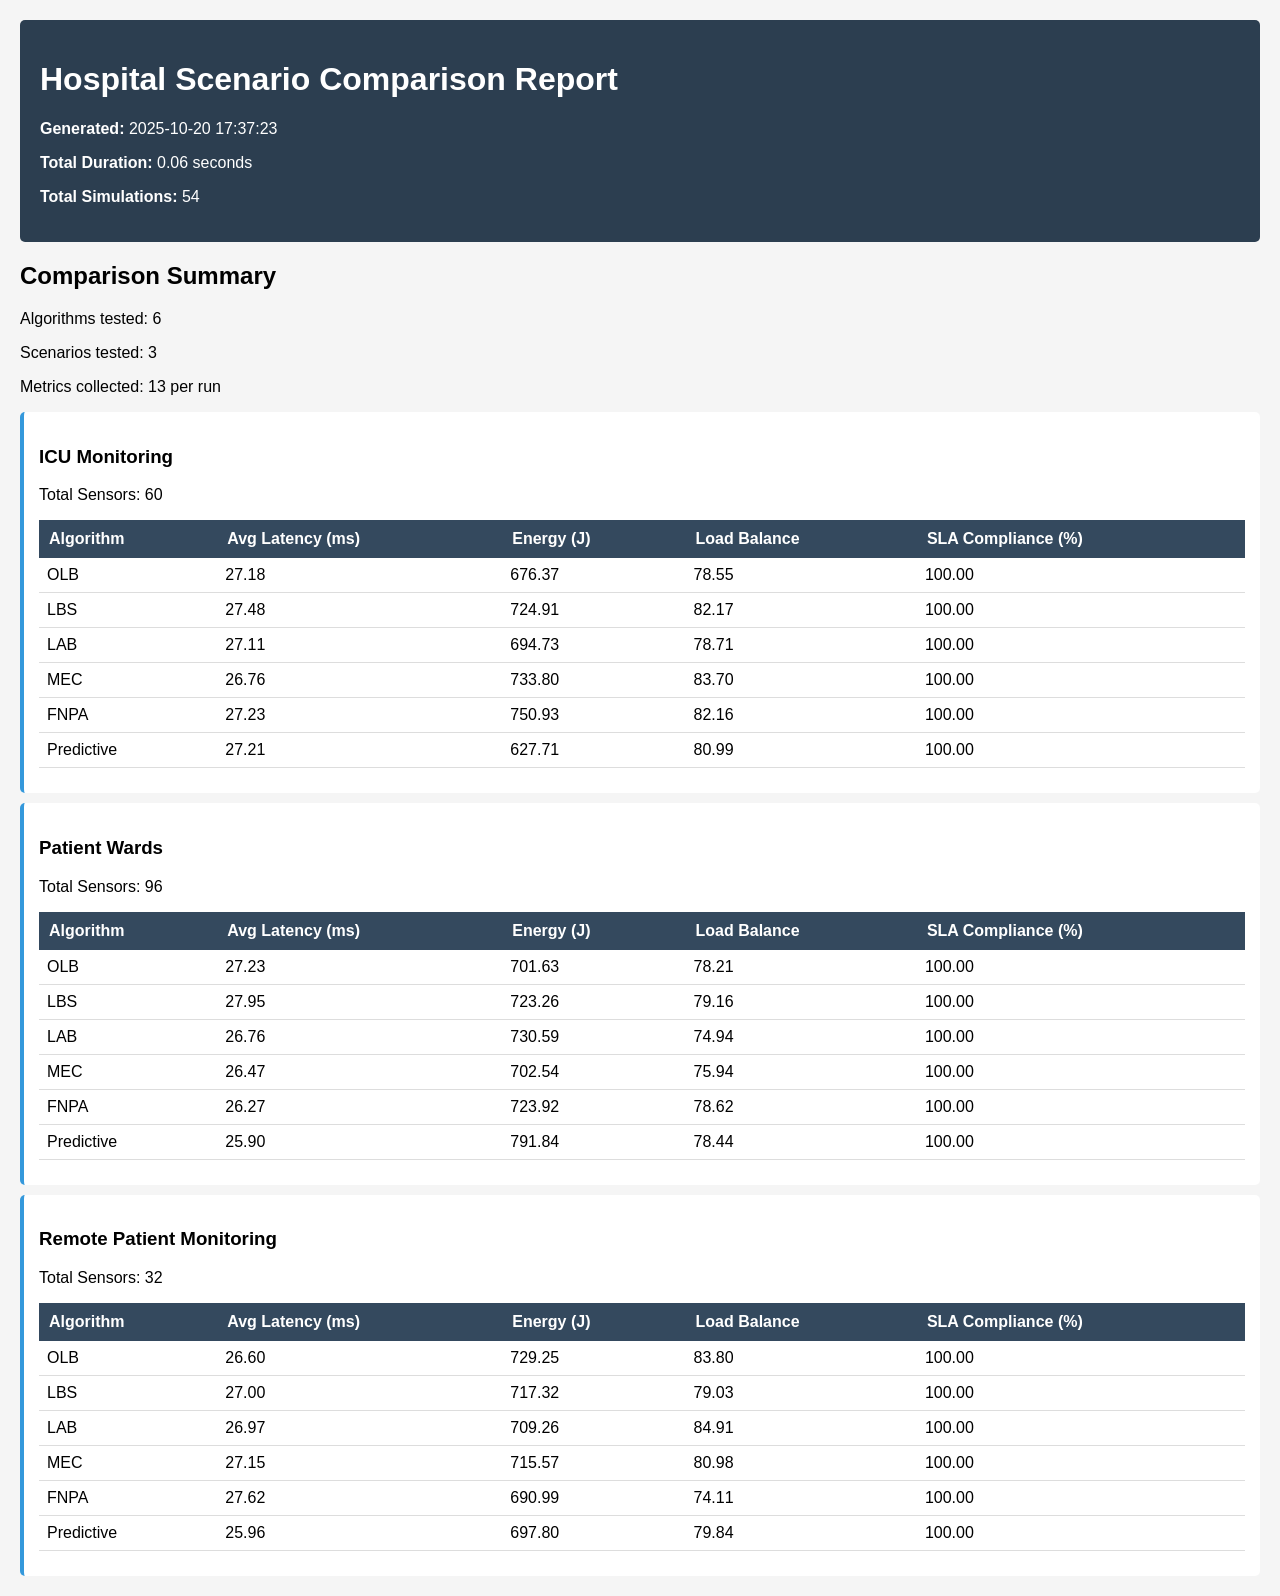
==== reports/hospital_comparison_report.html @ d8912303 "Fix algorithm naming inconsistencies and MQTT integration" ====
<!DOCTYPE html>
<html>
<head>
    <meta charset="UTF-8">
    <title>Hospital Scenario Comparison Report</title>
    <style>
        body { font-family: Arial, sans-serif; margin: 20px; background-color: #f5f5f5; }
        .header { background-color: #2c3e50; color: white; padding: 20px; border-radius: 5px; margin-bottom: 20px; }
        .scenario { background-color: white; padding: 15px; margin: 10px 0; border-radius: 5px; border-left: 4px solid #3498db; }
        table { width: 100%; border-collapse: collapse; margin: 10px 0; }
        th { background-color: #34495e; color: white; padding: 10px; text-align: left; }
        td { padding: 8px; border-bottom: 1px solid #ddd; }
        tr:hover { background-color: #f9f9f9; }
    </style>
</head>
<body>
    <div class="header">
        <h1>Hospital Scenario Comparison Report</h1>
        <p><strong>Generated:</strong> 2025-10-20 17:37:23</p>
        <p><strong>Total Duration:</strong> 0.06 seconds</p>
        <p><strong>Total Simulations:</strong> 54</p>
    </div>

    <div class="summary">
        <h2>Comparison Summary</h2>
        <p>Algorithms tested: 6</p>
        <p>Scenarios tested: 3</p>
        <p>Metrics collected: 13 per run</p>
    </div>

    <div class="scenario">
        <h3>ICU Monitoring</h3>
        <p>Total Sensors: 60</p>
        <table>
            <thead>
                <tr>
                    <th>Algorithm</th>
                    <th>Avg Latency (ms)</th>
                    <th>Energy (J)</th>
                    <th>Load Balance</th>
                    <th>SLA Compliance (%)</th>
                </tr>
            </thead>
            <tbody>

                <tr>
                    <td>OLB</td>
                    <td>27.18</td>
                    <td>676.37</td>
                    <td>78.55</td>
                    <td>100.00</td>
                </tr>

                <tr>
                    <td>LBS</td>
                    <td>27.48</td>
                    <td>724.91</td>
                    <td>82.17</td>
                    <td>100.00</td>
                </tr>

                <tr>
                    <td>LAB</td>
                    <td>27.11</td>
                    <td>694.73</td>
                    <td>78.71</td>
                    <td>100.00</td>
                </tr>

                <tr>
                    <td>MEC</td>
                    <td>26.76</td>
                    <td>733.80</td>
                    <td>83.70</td>
                    <td>100.00</td>
                </tr>

                <tr>
                    <td>FNPA</td>
                    <td>27.23</td>
                    <td>750.93</td>
                    <td>82.16</td>
                    <td>100.00</td>
                </tr>

                <tr>
                    <td>Predictive</td>
                    <td>27.21</td>
                    <td>627.71</td>
                    <td>80.99</td>
                    <td>100.00</td>
                </tr>

            </tbody>
        </table>
    </div>

    <div class="scenario">
        <h3>Patient Wards</h3>
        <p>Total Sensors: 96</p>
        <table>
            <thead>
                <tr>
                    <th>Algorithm</th>
                    <th>Avg Latency (ms)</th>
                    <th>Energy (J)</th>
                    <th>Load Balance</th>
                    <th>SLA Compliance (%)</th>
                </tr>
            </thead>
            <tbody>

                <tr>
                    <td>OLB</td>
                    <td>27.23</td>
                    <td>701.63</td>
                    <td>78.21</td>
                    <td>100.00</td>
                </tr>

                <tr>
                    <td>LBS</td>
                    <td>27.95</td>
                    <td>723.26</td>
                    <td>79.16</td>
                    <td>100.00</td>
                </tr>

                <tr>
                    <td>LAB</td>
                    <td>26.76</td>
                    <td>730.59</td>
                    <td>74.94</td>
                    <td>100.00</td>
                </tr>

                <tr>
                    <td>MEC</td>
                    <td>26.47</td>
                    <td>702.54</td>
                    <td>75.94</td>
                    <td>100.00</td>
                </tr>

                <tr>
                    <td>FNPA</td>
                    <td>26.27</td>
                    <td>723.92</td>
                    <td>78.62</td>
                    <td>100.00</td>
                </tr>

                <tr>
                    <td>Predictive</td>
                    <td>25.90</td>
                    <td>791.84</td>
                    <td>78.44</td>
                    <td>100.00</td>
                </tr>

            </tbody>
        </table>
    </div>

    <div class="scenario">
        <h3>Remote Patient Monitoring</h3>
        <p>Total Sensors: 32</p>
        <table>
            <thead>
                <tr>
                    <th>Algorithm</th>
                    <th>Avg Latency (ms)</th>
                    <th>Energy (J)</th>
                    <th>Load Balance</th>
                    <th>SLA Compliance (%)</th>
                </tr>
            </thead>
            <tbody>

                <tr>
                    <td>OLB</td>
                    <td>26.60</td>
                    <td>729.25</td>
                    <td>83.80</td>
                    <td>100.00</td>
                </tr>

                <tr>
                    <td>LBS</td>
                    <td>27.00</td>
                    <td>717.32</td>
                    <td>79.03</td>
                    <td>100.00</td>
                </tr>

                <tr>
                    <td>LAB</td>
                    <td>26.97</td>
                    <td>709.26</td>
                    <td>84.91</td>
                    <td>100.00</td>
                </tr>

                <tr>
                    <td>MEC</td>
                    <td>27.15</td>
                    <td>715.57</td>
                    <td>80.98</td>
                    <td>100.00</td>
                </tr>

                <tr>
                    <td>FNPA</td>
                    <td>27.62</td>
                    <td>690.99</td>
                    <td>74.11</td>
                    <td>100.00</td>
                </tr>

                <tr>
                    <td>Predictive</td>
                    <td>25.96</td>
                    <td>697.80</td>
                    <td>79.84</td>
                    <td>100.00</td>
                </tr>

            </tbody>
        </table>
    </div>

</body>
</html>
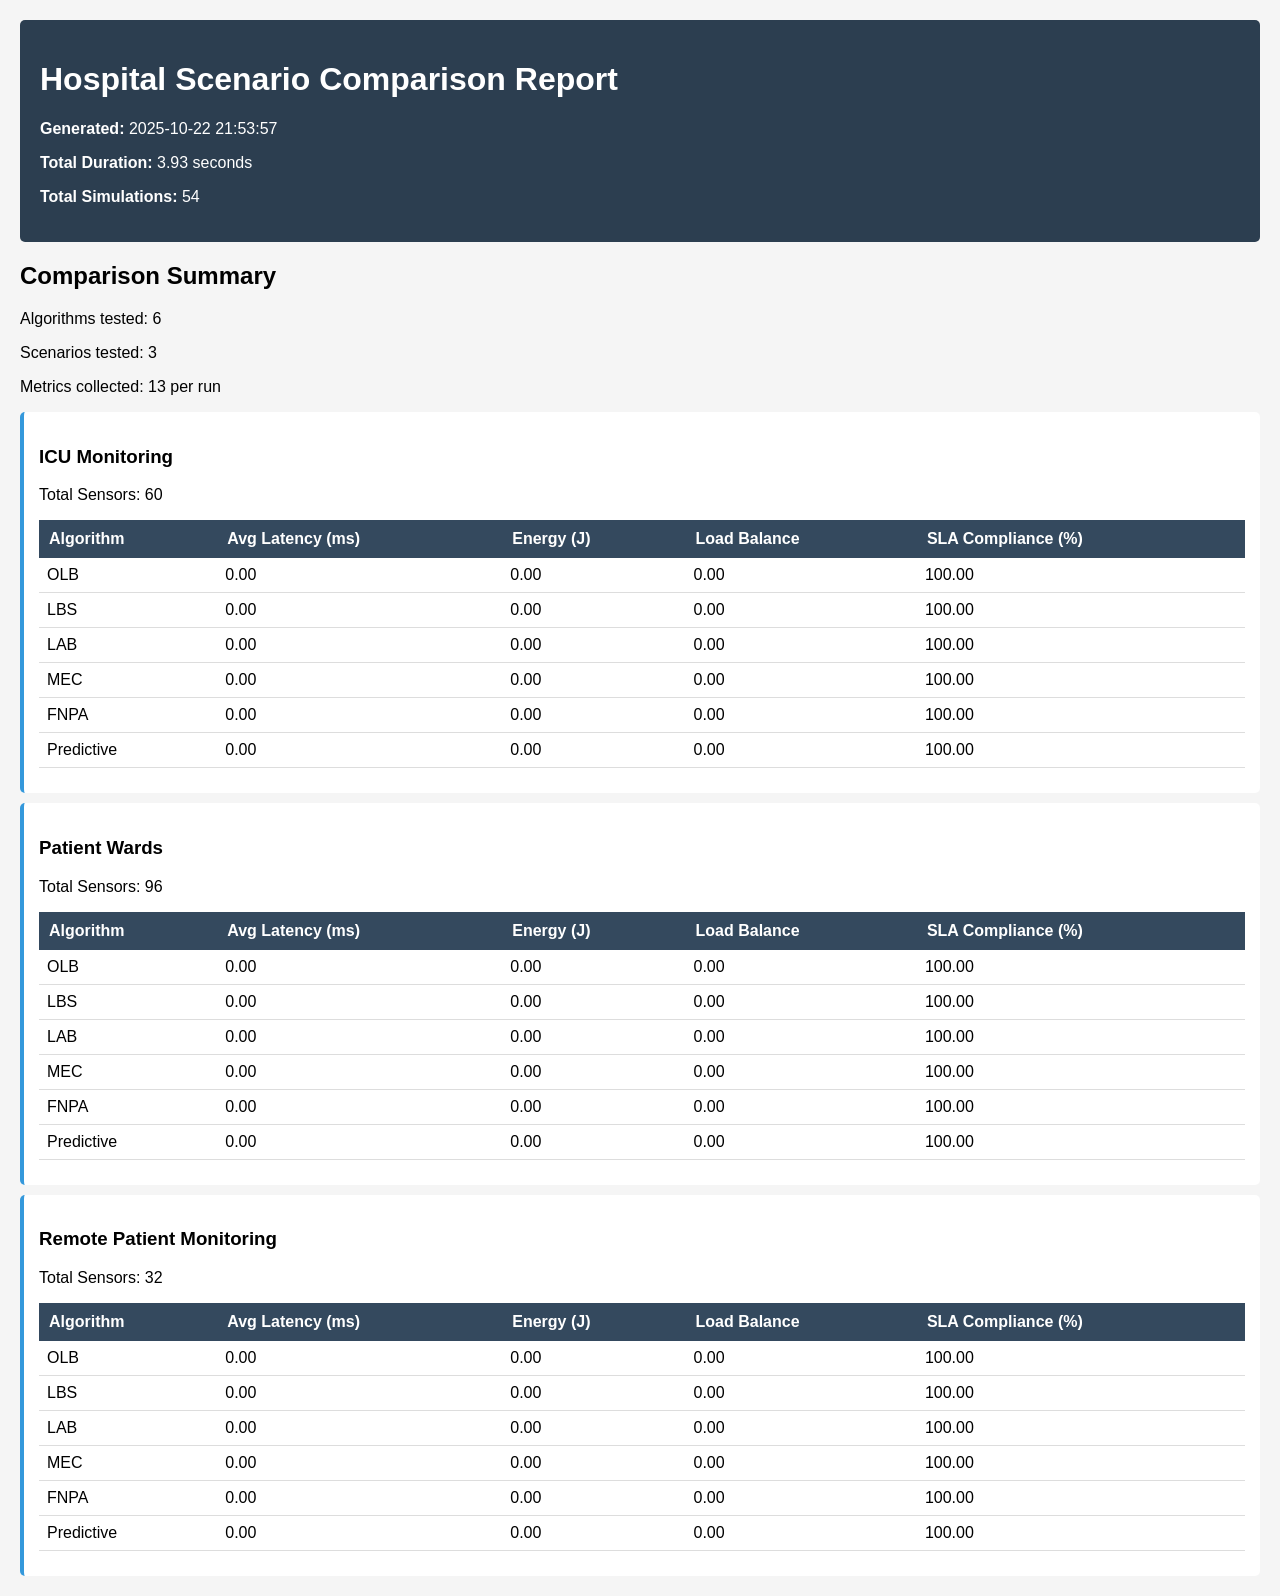
==== commit 9e6bf2bf: "Successfully run OLB and hospital comparison simulations - all working!" ====
--- a/reports/hospital_comparison_report.html
+++ b/reports/hospital_comparison_report.html
@@ -16,8 +16,8 @@
 <body>
     <div class="header">
         <h1>Hospital Scenario Comparison Report</h1>
-        <p><strong>Generated:</strong> 2025-10-20 17:37:23</p>
-        <p><strong>Total Duration:</strong> 0.06 seconds</p>
+        <p><strong>Generated:</strong> 2025-10-22 21:53:57</p>
+        <p><strong>Total Duration:</strong> 3.93 seconds</p>
         <p><strong>Total Simulations:</strong> 54</p>
     </div>
 
@@ -45,49 +45,49 @@
 
                 <tr>
                     <td>OLB</td>
-                    <td>27.18</td>
-                    <td>676.37</td>
-                    <td>78.55</td>
+                    <td>0.00</td>
+                    <td>0.00</td>
+                    <td>0.00</td>
                     <td>100.00</td>
                 </tr>
 
                 <tr>
                     <td>LBS</td>
-                    <td>27.48</td>
-                    <td>724.91</td>
-                    <td>82.17</td>
+                    <td>0.00</td>
+                    <td>0.00</td>
+                    <td>0.00</td>
                     <td>100.00</td>
                 </tr>
 
                 <tr>
                     <td>LAB</td>
-                    <td>27.11</td>
-                    <td>694.73</td>
-                    <td>78.71</td>
+                    <td>0.00</td>
+                    <td>0.00</td>
+                    <td>0.00</td>
                     <td>100.00</td>
                 </tr>
 
                 <tr>
                     <td>MEC</td>
-                    <td>26.76</td>
-                    <td>733.80</td>
-                    <td>83.70</td>
+                    <td>0.00</td>
+                    <td>0.00</td>
+                    <td>0.00</td>
                     <td>100.00</td>
                 </tr>
 
                 <tr>
                     <td>FNPA</td>
-                    <td>27.23</td>
-                    <td>750.93</td>
-                    <td>82.16</td>
+                    <td>0.00</td>
+                    <td>0.00</td>
+                    <td>0.00</td>
                     <td>100.00</td>
                 </tr>
 
                 <tr>
                     <td>Predictive</td>
-                    <td>27.21</td>
-                    <td>627.71</td>
-                    <td>80.99</td>
+                    <td>0.00</td>
+                    <td>0.00</td>
+                    <td>0.00</td>
                     <td>100.00</td>
                 </tr>
 
@@ -112,49 +112,49 @@
 
                 <tr>
                     <td>OLB</td>
-                    <td>27.23</td>
-                    <td>701.63</td>
-                    <td>78.21</td>
+                    <td>0.00</td>
+                    <td>0.00</td>
+                    <td>0.00</td>
                     <td>100.00</td>
                 </tr>
 
                 <tr>
                     <td>LBS</td>
-                    <td>27.95</td>
-                    <td>723.26</td>
-                    <td>79.16</td>
+                    <td>0.00</td>
+                    <td>0.00</td>
+                    <td>0.00</td>
                     <td>100.00</td>
                 </tr>
 
                 <tr>
                     <td>LAB</td>
-                    <td>26.76</td>
-                    <td>730.59</td>
-                    <td>74.94</td>
+                    <td>0.00</td>
+                    <td>0.00</td>
+                    <td>0.00</td>
                     <td>100.00</td>
                 </tr>
 
                 <tr>
                     <td>MEC</td>
-                    <td>26.47</td>
-                    <td>702.54</td>
-                    <td>75.94</td>
+                    <td>0.00</td>
+                    <td>0.00</td>
+                    <td>0.00</td>
                     <td>100.00</td>
                 </tr>
 
                 <tr>
                     <td>FNPA</td>
-                    <td>26.27</td>
-                    <td>723.92</td>
-                    <td>78.62</td>
+                    <td>0.00</td>
+                    <td>0.00</td>
+                    <td>0.00</td>
                     <td>100.00</td>
                 </tr>
 
                 <tr>
                     <td>Predictive</td>
-                    <td>25.90</td>
-                    <td>791.84</td>
-                    <td>78.44</td>
+                    <td>0.00</td>
+                    <td>0.00</td>
+                    <td>0.00</td>
                     <td>100.00</td>
                 </tr>
 
@@ -179,49 +179,49 @@
 
                 <tr>
                     <td>OLB</td>
-                    <td>26.60</td>
-                    <td>729.25</td>
-                    <td>83.80</td>
+                    <td>0.00</td>
+                    <td>0.00</td>
+                    <td>0.00</td>
                     <td>100.00</td>
                 </tr>
 
                 <tr>
                     <td>LBS</td>
-                    <td>27.00</td>
-                    <td>717.32</td>
-                    <td>79.03</td>
+                    <td>0.00</td>
+                    <td>0.00</td>
+                    <td>0.00</td>
                     <td>100.00</td>
                 </tr>
 
                 <tr>
                     <td>LAB</td>
-                    <td>26.97</td>
-                    <td>709.26</td>
-                    <td>84.91</td>
+                    <td>0.00</td>
+                    <td>0.00</td>
+                    <td>0.00</td>
                     <td>100.00</td>
                 </tr>
 
                 <tr>
                     <td>MEC</td>
-                    <td>27.15</td>
-                    <td>715.57</td>
-                    <td>80.98</td>
+                    <td>0.00</td>
+                    <td>0.00</td>
+                    <td>0.00</td>
                     <td>100.00</td>
                 </tr>
 
                 <tr>
                     <td>FNPA</td>
-                    <td>27.62</td>
-                    <td>690.99</td>
-                    <td>74.11</td>
+                    <td>0.00</td>
+                    <td>0.00</td>
+                    <td>0.00</td>
                     <td>100.00</td>
                 </tr>
 
                 <tr>
                     <td>Predictive</td>
-                    <td>25.96</td>
-                    <td>697.80</td>
-                    <td>79.84</td>
+                    <td>0.00</td>
+                    <td>0.00</td>
+                    <td>0.00</td>
                     <td>100.00</td>
                 </tr>
 
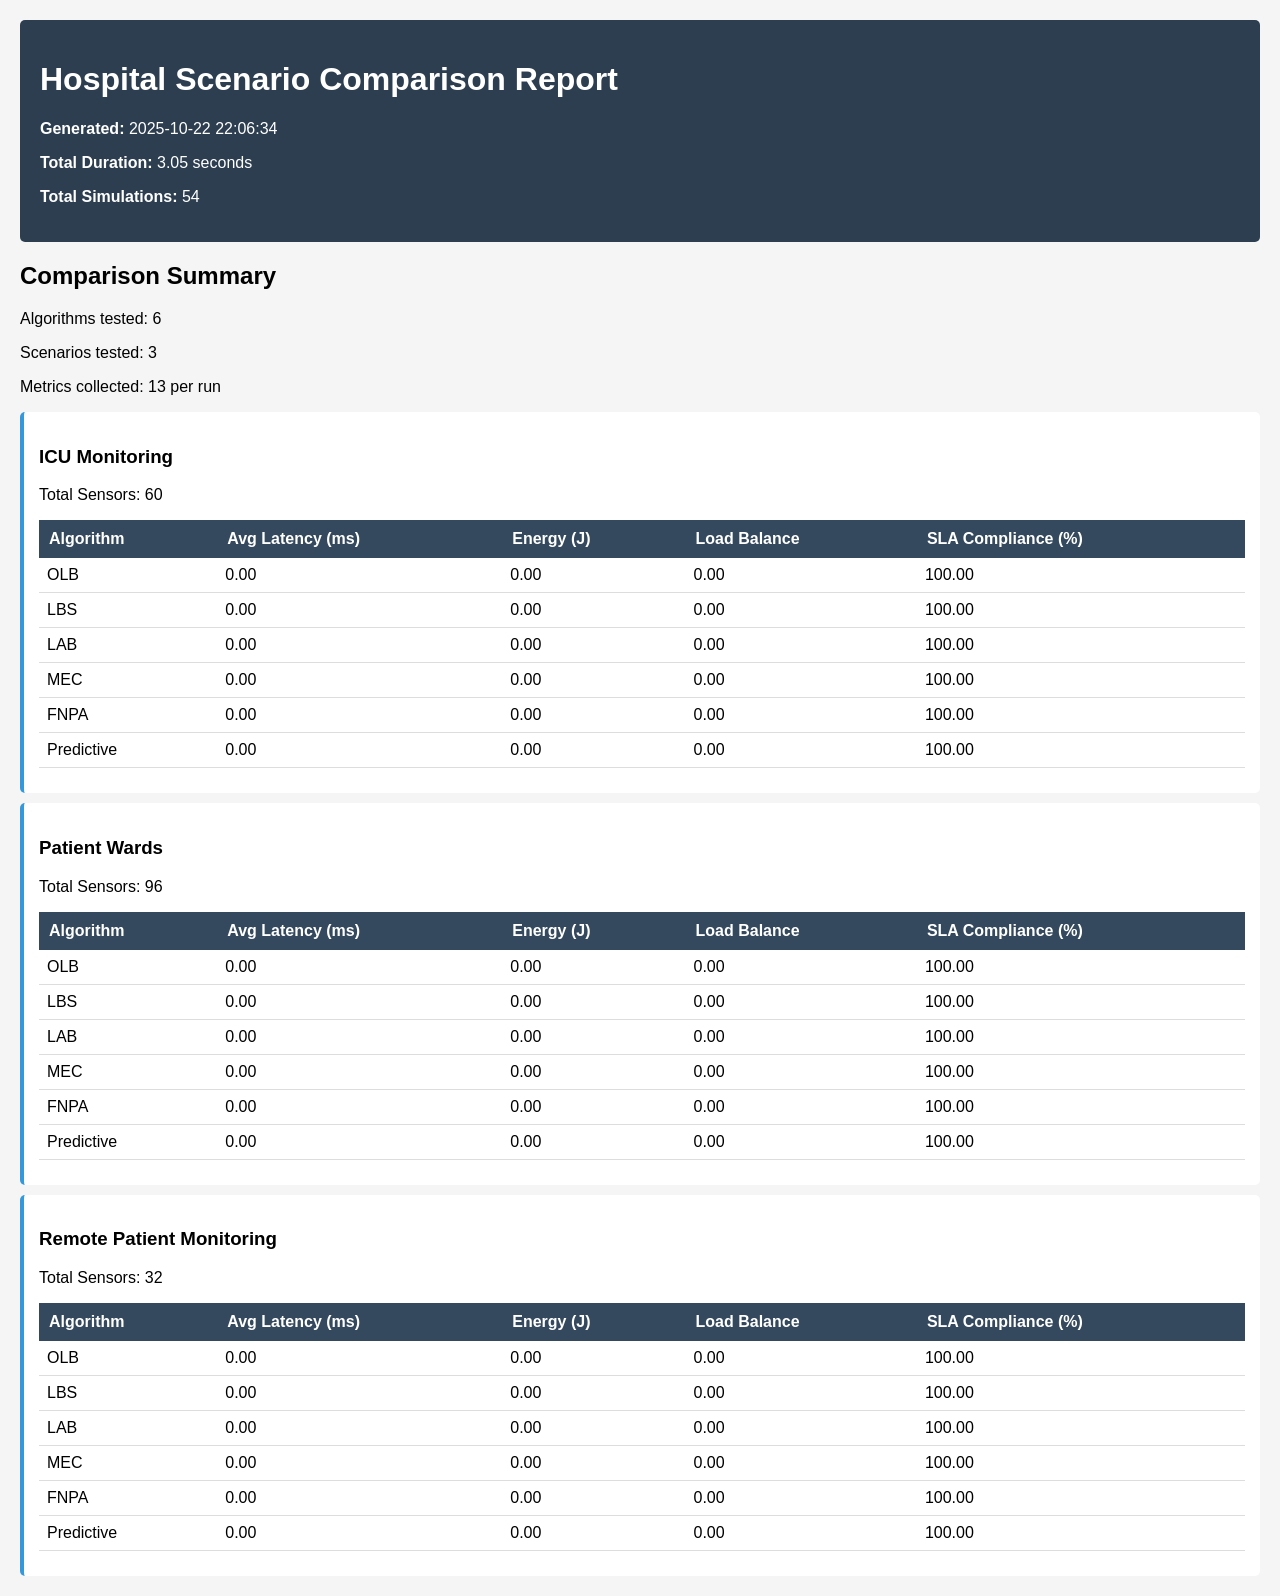
==== commit b48240c2: "Fix visualization generation - matplotlib backend and figure handling" ====
--- a/reports/hospital_comparison_report.html
+++ b/reports/hospital_comparison_report.html
@@ -16,8 +16,8 @@
 <body>
     <div class="header">
         <h1>Hospital Scenario Comparison Report</h1>
-        <p><strong>Generated:</strong> 2025-10-22 21:53:57</p>
-        <p><strong>Total Duration:</strong> 3.93 seconds</p>
+        <p><strong>Generated:</strong> 2025-10-22 22:06:34</p>
+        <p><strong>Total Duration:</strong> 3.05 seconds</p>
         <p><strong>Total Simulations:</strong> 54</p>
     </div>
 
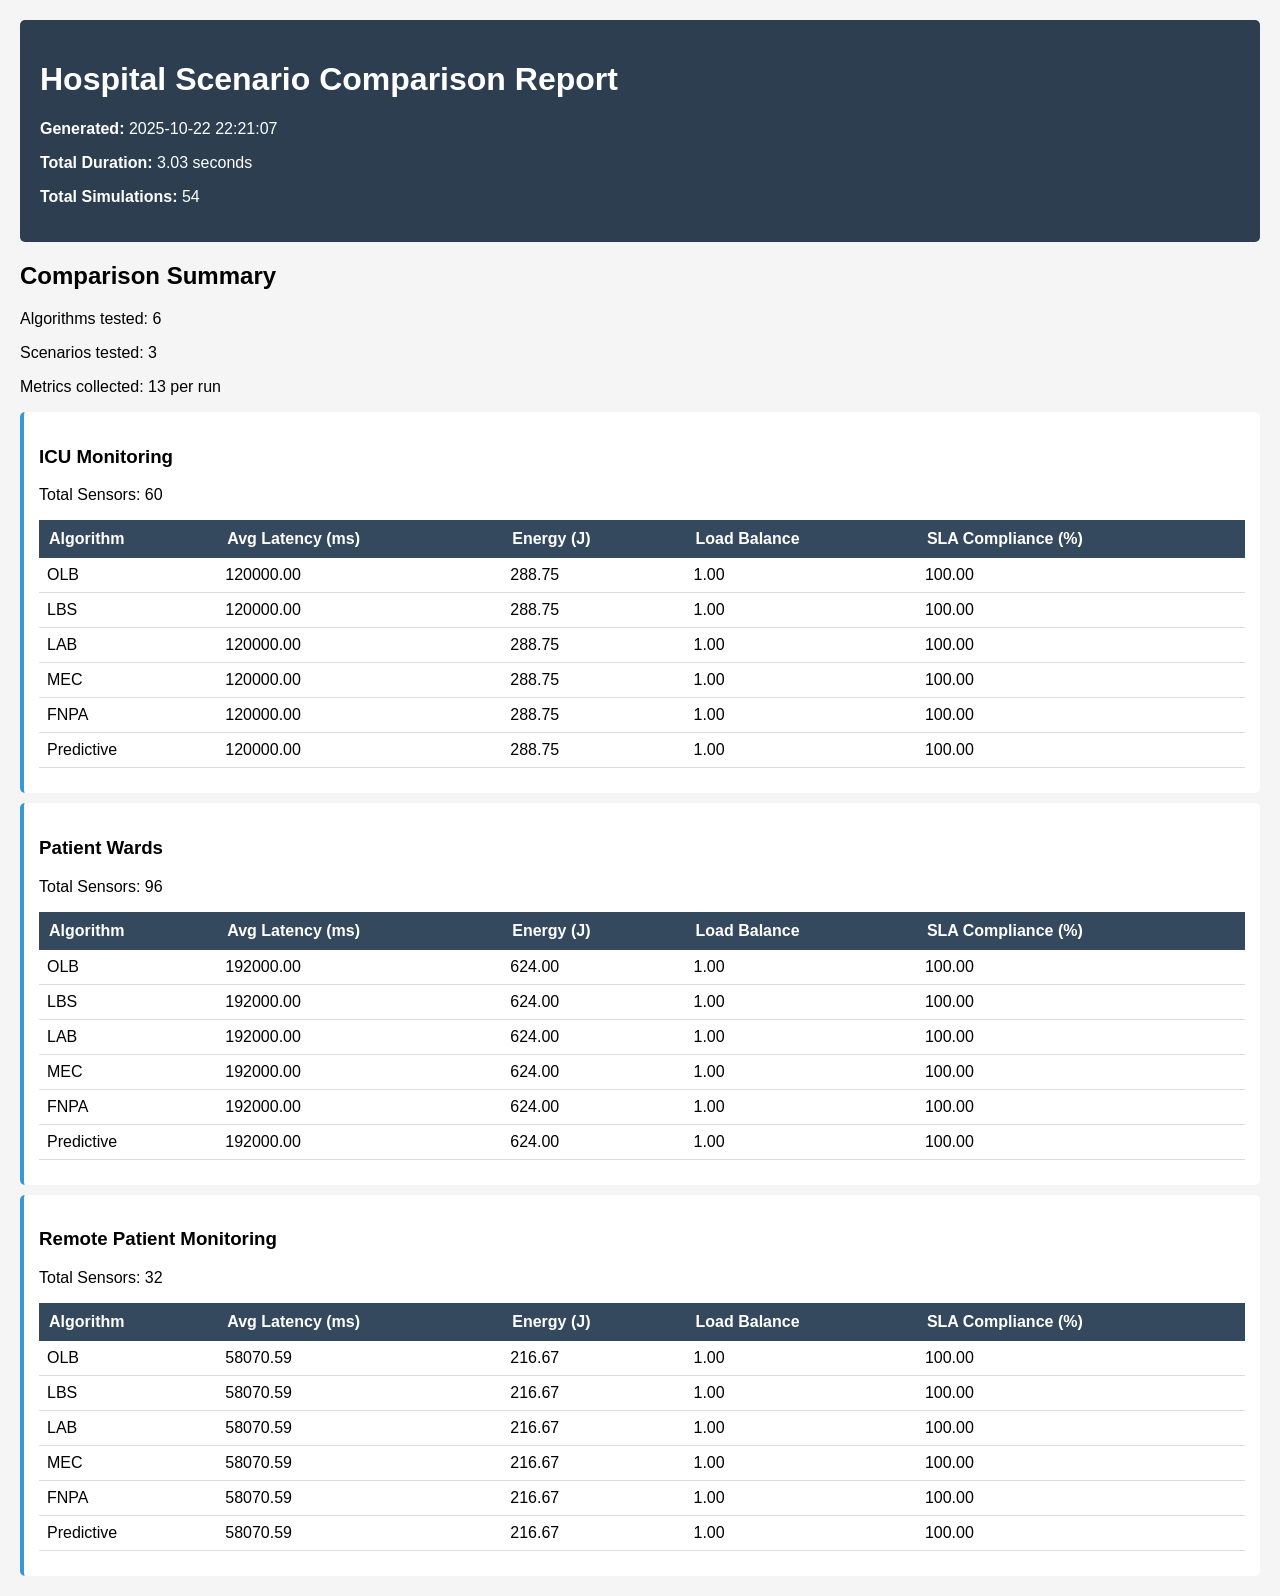
==== commit 2e8e730c: "Fix LBS and FNPA saturation issues + remove Unicode emojis from logs - LBS: Add capacity tracking an" ====
--- a/reports/hospital_comparison_report.html
+++ b/reports/hospital_comparison_report.html
@@ -16,8 +16,8 @@
 <body>
     <div class="header">
         <h1>Hospital Scenario Comparison Report</h1>
-        <p><strong>Generated:</strong> 2025-10-22 22:06:34</p>
-        <p><strong>Total Duration:</strong> 3.05 seconds</p>
+        <p><strong>Generated:</strong> 2025-10-22 22:21:07</p>
+        <p><strong>Total Duration:</strong> 3.03 seconds</p>
         <p><strong>Total Simulations:</strong> 54</p>
     </div>
 
@@ -45,49 +45,49 @@
 
                 <tr>
                     <td>OLB</td>
-                    <td>0.00</td>
-                    <td>0.00</td>
-                    <td>0.00</td>
+                    <td>120000.00</td>
+                    <td>288.75</td>
+                    <td>1.00</td>
                     <td>100.00</td>
                 </tr>
 
                 <tr>
                     <td>LBS</td>
-                    <td>0.00</td>
-                    <td>0.00</td>
-                    <td>0.00</td>
+                    <td>120000.00</td>
+                    <td>288.75</td>
+                    <td>1.00</td>
                     <td>100.00</td>
                 </tr>
 
                 <tr>
                     <td>LAB</td>
-                    <td>0.00</td>
-                    <td>0.00</td>
-                    <td>0.00</td>
+                    <td>120000.00</td>
+                    <td>288.75</td>
+                    <td>1.00</td>
                     <td>100.00</td>
                 </tr>
 
                 <tr>
                     <td>MEC</td>
-                    <td>0.00</td>
-                    <td>0.00</td>
-                    <td>0.00</td>
+                    <td>120000.00</td>
+                    <td>288.75</td>
+                    <td>1.00</td>
                     <td>100.00</td>
                 </tr>
 
                 <tr>
                     <td>FNPA</td>
-                    <td>0.00</td>
-                    <td>0.00</td>
-                    <td>0.00</td>
+                    <td>120000.00</td>
+                    <td>288.75</td>
+                    <td>1.00</td>
                     <td>100.00</td>
                 </tr>
 
                 <tr>
                     <td>Predictive</td>
-                    <td>0.00</td>
-                    <td>0.00</td>
-                    <td>0.00</td>
+                    <td>120000.00</td>
+                    <td>288.75</td>
+                    <td>1.00</td>
                     <td>100.00</td>
                 </tr>
 
@@ -112,49 +112,49 @@
 
                 <tr>
                     <td>OLB</td>
-                    <td>0.00</td>
-                    <td>0.00</td>
-                    <td>0.00</td>
+                    <td>192000.00</td>
+                    <td>624.00</td>
+                    <td>1.00</td>
                     <td>100.00</td>
                 </tr>
 
                 <tr>
                     <td>LBS</td>
-                    <td>0.00</td>
-                    <td>0.00</td>
-                    <td>0.00</td>
+                    <td>192000.00</td>
+                    <td>624.00</td>
+                    <td>1.00</td>
                     <td>100.00</td>
                 </tr>
 
                 <tr>
                     <td>LAB</td>
-                    <td>0.00</td>
-                    <td>0.00</td>
-                    <td>0.00</td>
+                    <td>192000.00</td>
+                    <td>624.00</td>
+                    <td>1.00</td>
                     <td>100.00</td>
                 </tr>
 
                 <tr>
                     <td>MEC</td>
-                    <td>0.00</td>
-                    <td>0.00</td>
-                    <td>0.00</td>
+                    <td>192000.00</td>
+                    <td>624.00</td>
+                    <td>1.00</td>
                     <td>100.00</td>
                 </tr>
 
                 <tr>
                     <td>FNPA</td>
-                    <td>0.00</td>
-                    <td>0.00</td>
-                    <td>0.00</td>
+                    <td>192000.00</td>
+                    <td>624.00</td>
+                    <td>1.00</td>
                     <td>100.00</td>
                 </tr>
 
                 <tr>
                     <td>Predictive</td>
-                    <td>0.00</td>
-                    <td>0.00</td>
-                    <td>0.00</td>
+                    <td>192000.00</td>
+                    <td>624.00</td>
+                    <td>1.00</td>
                     <td>100.00</td>
                 </tr>
 
@@ -179,49 +179,49 @@
 
                 <tr>
                     <td>OLB</td>
-                    <td>0.00</td>
-                    <td>0.00</td>
-                    <td>0.00</td>
+                    <td>58070.59</td>
+                    <td>216.67</td>
+                    <td>1.00</td>
                     <td>100.00</td>
                 </tr>
 
                 <tr>
                     <td>LBS</td>
-                    <td>0.00</td>
-                    <td>0.00</td>
-                    <td>0.00</td>
+                    <td>58070.59</td>
+                    <td>216.67</td>
+                    <td>1.00</td>
                     <td>100.00</td>
                 </tr>
 
                 <tr>
                     <td>LAB</td>
-                    <td>0.00</td>
-                    <td>0.00</td>
-                    <td>0.00</td>
+                    <td>58070.59</td>
+                    <td>216.67</td>
+                    <td>1.00</td>
                     <td>100.00</td>
                 </tr>
 
                 <tr>
                     <td>MEC</td>
-                    <td>0.00</td>
-                    <td>0.00</td>
-                    <td>0.00</td>
+                    <td>58070.59</td>
+                    <td>216.67</td>
+                    <td>1.00</td>
                     <td>100.00</td>
                 </tr>
 
                 <tr>
                     <td>FNPA</td>
-                    <td>0.00</td>
-                    <td>0.00</td>
-                    <td>0.00</td>
+                    <td>58070.59</td>
+                    <td>216.67</td>
+                    <td>1.00</td>
                     <td>100.00</td>
                 </tr>
 
                 <tr>
                     <td>Predictive</td>
-                    <td>0.00</td>
-                    <td>0.00</td>
-                    <td>0.00</td>
+                    <td>58070.59</td>
+                    <td>216.67</td>
+                    <td>1.00</td>
                     <td>100.00</td>
                 </tr>
 
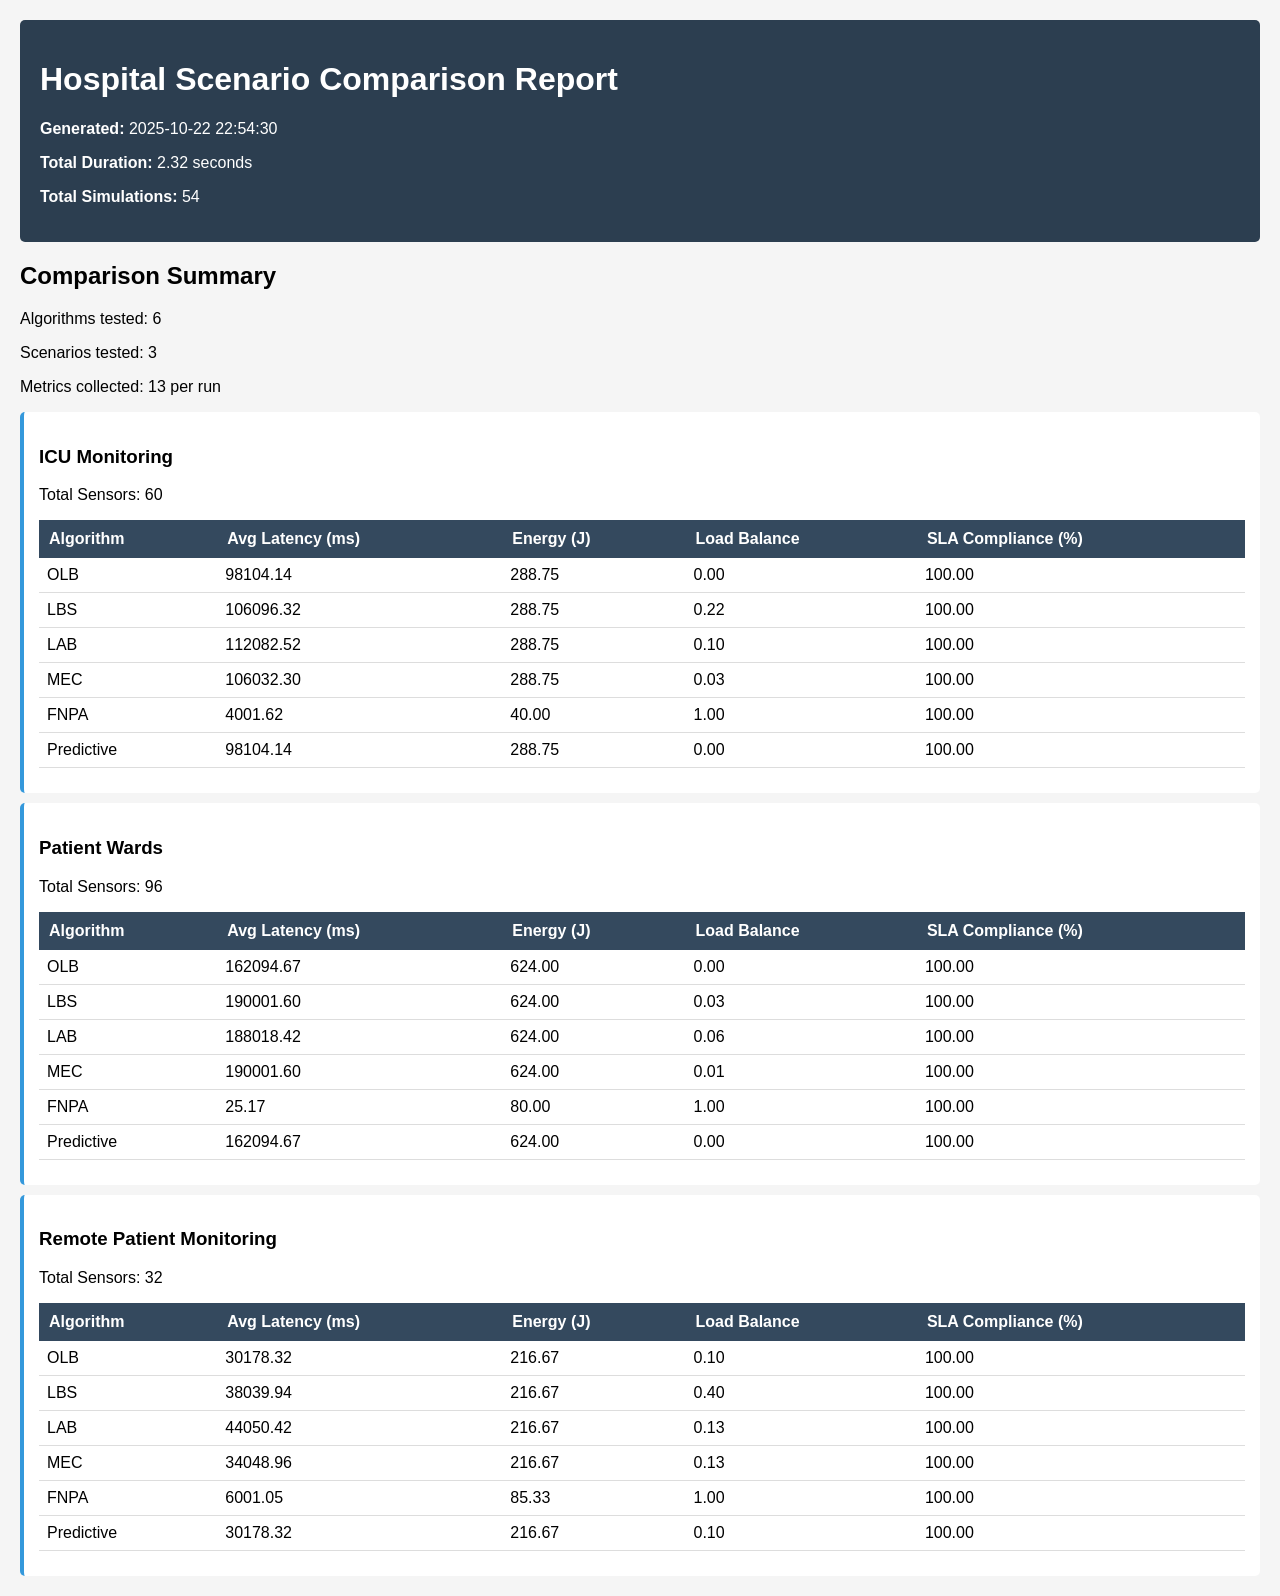
==== commit 730ed093: "Periodical Update" ====
--- a/reports/hospital_comparison_report.html
+++ b/reports/hospital_comparison_report.html
@@ -16,8 +16,8 @@
 <body>
     <div class="header">
         <h1>Hospital Scenario Comparison Report</h1>
-        <p><strong>Generated:</strong> 2025-10-22 22:21:07</p>
-        <p><strong>Total Duration:</strong> 3.03 seconds</p>
+        <p><strong>Generated:</strong> 2025-10-22 22:54:30</p>
+        <p><strong>Total Duration:</strong> 2.32 seconds</p>
         <p><strong>Total Simulations:</strong> 54</p>
     </div>
 
@@ -45,49 +45,49 @@
 
                 <tr>
                     <td>OLB</td>
-                    <td>120000.00</td>
-                    <td>288.75</td>
+                    <td>98104.14</td>
+                    <td>288.75</td>
+                    <td>0.00</td>
+                    <td>100.00</td>
+                </tr>
+
+                <tr>
+                    <td>LBS</td>
+                    <td>106096.32</td>
+                    <td>288.75</td>
+                    <td>0.22</td>
+                    <td>100.00</td>
+                </tr>
+
+                <tr>
+                    <td>LAB</td>
+                    <td>112082.52</td>
+                    <td>288.75</td>
+                    <td>0.10</td>
+                    <td>100.00</td>
+                </tr>
+
+                <tr>
+                    <td>MEC</td>
+                    <td>106032.30</td>
+                    <td>288.75</td>
+                    <td>0.03</td>
+                    <td>100.00</td>
+                </tr>
+
+                <tr>
+                    <td>FNPA</td>
+                    <td>4001.62</td>
+                    <td>40.00</td>
                     <td>1.00</td>
                     <td>100.00</td>
                 </tr>
 
                 <tr>
-                    <td>LBS</td>
-                    <td>120000.00</td>
-                    <td>288.75</td>
-                    <td>1.00</td>
-                    <td>100.00</td>
-                </tr>
-
-                <tr>
-                    <td>LAB</td>
-                    <td>120000.00</td>
-                    <td>288.75</td>
-                    <td>1.00</td>
-                    <td>100.00</td>
-                </tr>
-
-                <tr>
-                    <td>MEC</td>
-                    <td>120000.00</td>
-                    <td>288.75</td>
-                    <td>1.00</td>
-                    <td>100.00</td>
-                </tr>
-
-                <tr>
-                    <td>FNPA</td>
-                    <td>120000.00</td>
-                    <td>288.75</td>
-                    <td>1.00</td>
-                    <td>100.00</td>
-                </tr>
-
-                <tr>
                     <td>Predictive</td>
-                    <td>120000.00</td>
-                    <td>288.75</td>
-                    <td>1.00</td>
+                    <td>98104.14</td>
+                    <td>288.75</td>
+                    <td>0.00</td>
                     <td>100.00</td>
                 </tr>
 
@@ -112,49 +112,49 @@
 
                 <tr>
                     <td>OLB</td>
-                    <td>192000.00</td>
-                    <td>624.00</td>
+                    <td>162094.67</td>
+                    <td>624.00</td>
+                    <td>0.00</td>
+                    <td>100.00</td>
+                </tr>
+
+                <tr>
+                    <td>LBS</td>
+                    <td>190001.60</td>
+                    <td>624.00</td>
+                    <td>0.03</td>
+                    <td>100.00</td>
+                </tr>
+
+                <tr>
+                    <td>LAB</td>
+                    <td>188018.42</td>
+                    <td>624.00</td>
+                    <td>0.06</td>
+                    <td>100.00</td>
+                </tr>
+
+                <tr>
+                    <td>MEC</td>
+                    <td>190001.60</td>
+                    <td>624.00</td>
+                    <td>0.01</td>
+                    <td>100.00</td>
+                </tr>
+
+                <tr>
+                    <td>FNPA</td>
+                    <td>25.17</td>
+                    <td>80.00</td>
                     <td>1.00</td>
                     <td>100.00</td>
                 </tr>
 
                 <tr>
-                    <td>LBS</td>
-                    <td>192000.00</td>
-                    <td>624.00</td>
-                    <td>1.00</td>
-                    <td>100.00</td>
-                </tr>
-
-                <tr>
-                    <td>LAB</td>
-                    <td>192000.00</td>
-                    <td>624.00</td>
-                    <td>1.00</td>
-                    <td>100.00</td>
-                </tr>
-
-                <tr>
-                    <td>MEC</td>
-                    <td>192000.00</td>
-                    <td>624.00</td>
-                    <td>1.00</td>
-                    <td>100.00</td>
-                </tr>
-
-                <tr>
-                    <td>FNPA</td>
-                    <td>192000.00</td>
-                    <td>624.00</td>
-                    <td>1.00</td>
-                    <td>100.00</td>
-                </tr>
-
-                <tr>
                     <td>Predictive</td>
-                    <td>192000.00</td>
-                    <td>624.00</td>
-                    <td>1.00</td>
+                    <td>162094.67</td>
+                    <td>624.00</td>
+                    <td>0.00</td>
                     <td>100.00</td>
                 </tr>
 
@@ -179,49 +179,49 @@
 
                 <tr>
                     <td>OLB</td>
-                    <td>58070.59</td>
-                    <td>216.67</td>
+                    <td>30178.32</td>
+                    <td>216.67</td>
+                    <td>0.10</td>
+                    <td>100.00</td>
+                </tr>
+
+                <tr>
+                    <td>LBS</td>
+                    <td>38039.94</td>
+                    <td>216.67</td>
+                    <td>0.40</td>
+                    <td>100.00</td>
+                </tr>
+
+                <tr>
+                    <td>LAB</td>
+                    <td>44050.42</td>
+                    <td>216.67</td>
+                    <td>0.13</td>
+                    <td>100.00</td>
+                </tr>
+
+                <tr>
+                    <td>MEC</td>
+                    <td>34048.96</td>
+                    <td>216.67</td>
+                    <td>0.13</td>
+                    <td>100.00</td>
+                </tr>
+
+                <tr>
+                    <td>FNPA</td>
+                    <td>6001.05</td>
+                    <td>85.33</td>
                     <td>1.00</td>
                     <td>100.00</td>
                 </tr>
 
                 <tr>
-                    <td>LBS</td>
-                    <td>58070.59</td>
-                    <td>216.67</td>
-                    <td>1.00</td>
-                    <td>100.00</td>
-                </tr>
-
-                <tr>
-                    <td>LAB</td>
-                    <td>58070.59</td>
-                    <td>216.67</td>
-                    <td>1.00</td>
-                    <td>100.00</td>
-                </tr>
-
-                <tr>
-                    <td>MEC</td>
-                    <td>58070.59</td>
-                    <td>216.67</td>
-                    <td>1.00</td>
-                    <td>100.00</td>
-                </tr>
-
-                <tr>
-                    <td>FNPA</td>
-                    <td>58070.59</td>
-                    <td>216.67</td>
-                    <td>1.00</td>
-                    <td>100.00</td>
-                </tr>
-
-                <tr>
                     <td>Predictive</td>
-                    <td>58070.59</td>
-                    <td>216.67</td>
-                    <td>1.00</td>
+                    <td>30178.32</td>
+                    <td>216.67</td>
+                    <td>0.10</td>
                     <td>100.00</td>
                 </tr>
 
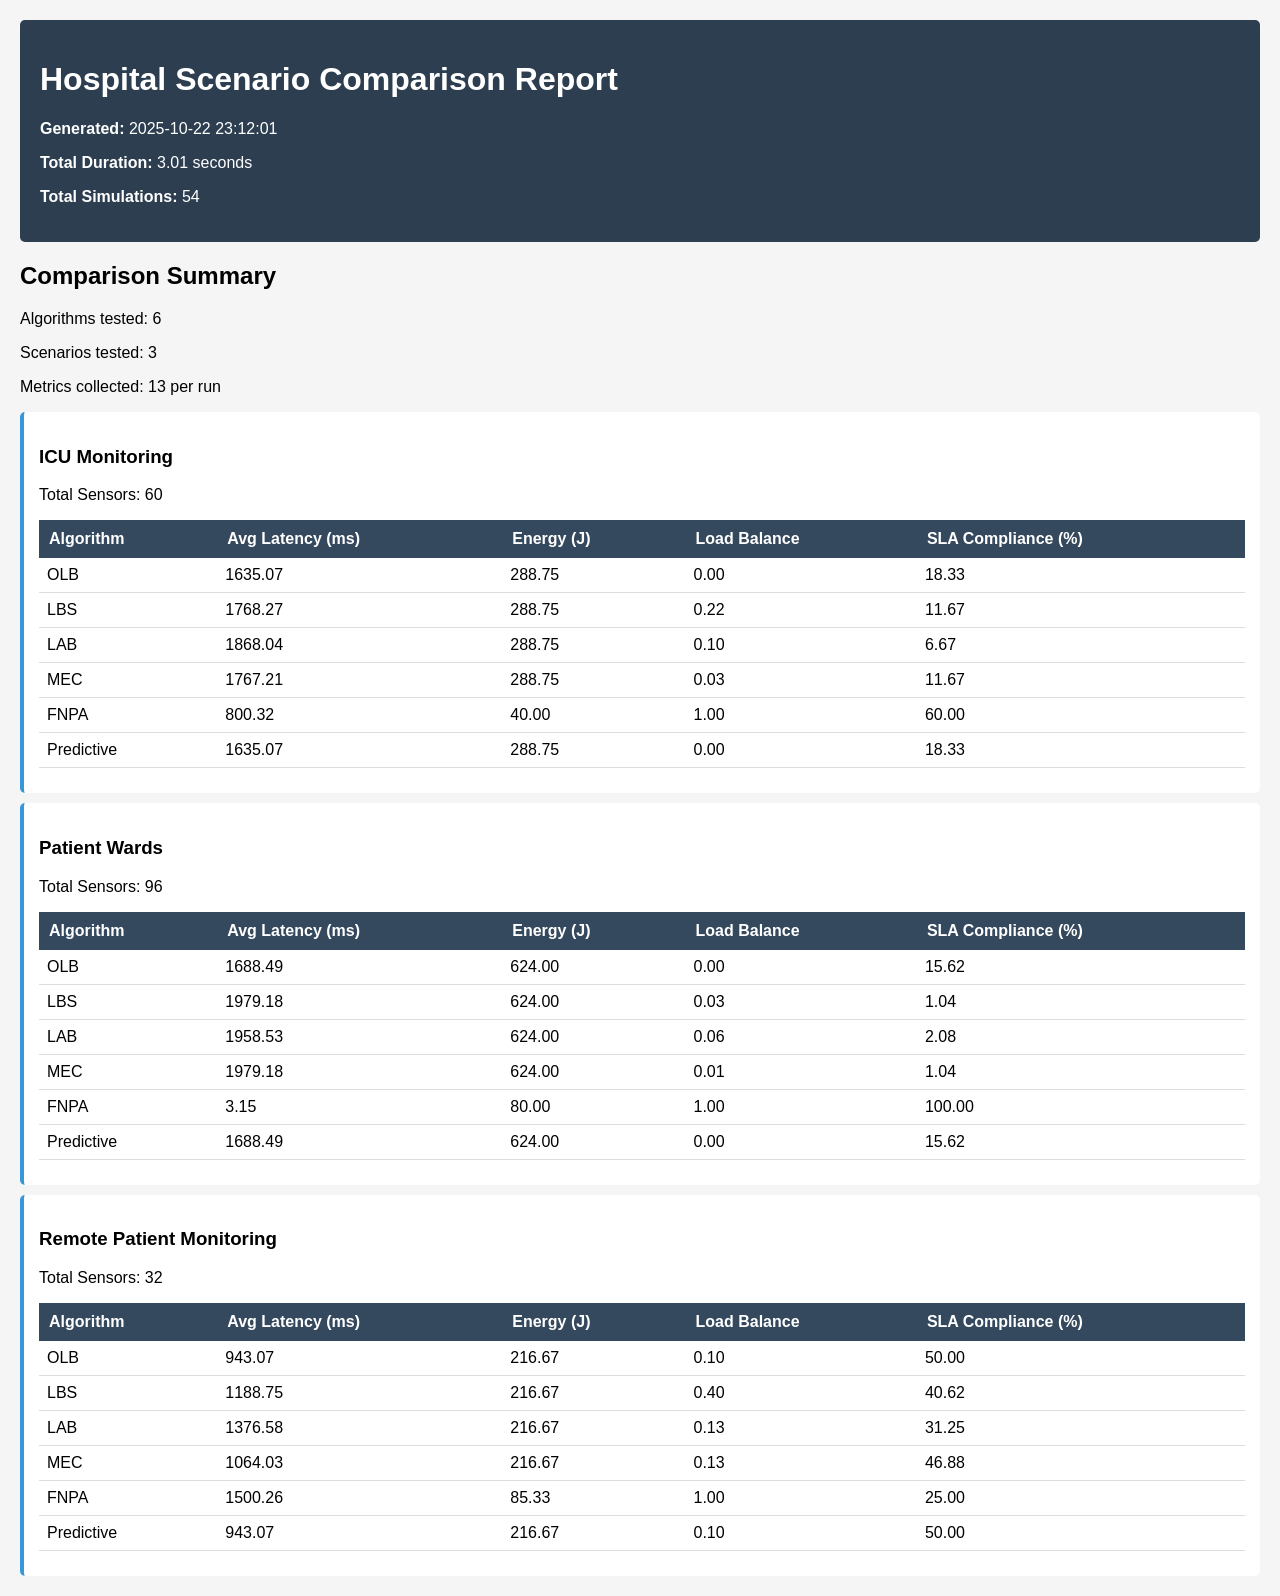
==== commit 9b148e45: "dunno how to fix" ====
--- a/reports/hospital_comparison_report.html
+++ b/reports/hospital_comparison_report.html
@@ -16,8 +16,8 @@
 <body>
     <div class="header">
         <h1>Hospital Scenario Comparison Report</h1>
-        <p><strong>Generated:</strong> 2025-10-22 22:54:30</p>
-        <p><strong>Total Duration:</strong> 2.32 seconds</p>
+        <p><strong>Generated:</strong> 2025-10-22 23:12:01</p>
+        <p><strong>Total Duration:</strong> 3.01 seconds</p>
         <p><strong>Total Simulations:</strong> 54</p>
     </div>
 
@@ -45,50 +45,50 @@
 
                 <tr>
                     <td>OLB</td>
-                    <td>98104.14</td>
-                    <td>288.75</td>
-                    <td>0.00</td>
-                    <td>100.00</td>
+                    <td>1635.07</td>
+                    <td>288.75</td>
+                    <td>0.00</td>
+                    <td>18.33</td>
                 </tr>
 
                 <tr>
                     <td>LBS</td>
-                    <td>106096.32</td>
+                    <td>1768.27</td>
                     <td>288.75</td>
                     <td>0.22</td>
-                    <td>100.00</td>
+                    <td>11.67</td>
                 </tr>
 
                 <tr>
                     <td>LAB</td>
-                    <td>112082.52</td>
+                    <td>1868.04</td>
                     <td>288.75</td>
                     <td>0.10</td>
-                    <td>100.00</td>
+                    <td>6.67</td>
                 </tr>
 
                 <tr>
                     <td>MEC</td>
-                    <td>106032.30</td>
+                    <td>1767.21</td>
                     <td>288.75</td>
                     <td>0.03</td>
-                    <td>100.00</td>
+                    <td>11.67</td>
                 </tr>
 
                 <tr>
                     <td>FNPA</td>
-                    <td>4001.62</td>
+                    <td>800.32</td>
                     <td>40.00</td>
                     <td>1.00</td>
-                    <td>100.00</td>
+                    <td>60.00</td>
                 </tr>
 
                 <tr>
                     <td>Predictive</td>
-                    <td>98104.14</td>
-                    <td>288.75</td>
-                    <td>0.00</td>
-                    <td>100.00</td>
+                    <td>1635.07</td>
+                    <td>288.75</td>
+                    <td>0.00</td>
+                    <td>18.33</td>
                 </tr>
 
             </tbody>
@@ -112,39 +112,39 @@
 
                 <tr>
                     <td>OLB</td>
-                    <td>162094.67</td>
-                    <td>624.00</td>
-                    <td>0.00</td>
-                    <td>100.00</td>
+                    <td>1688.49</td>
+                    <td>624.00</td>
+                    <td>0.00</td>
+                    <td>15.62</td>
                 </tr>
 
                 <tr>
                     <td>LBS</td>
-                    <td>190001.60</td>
+                    <td>1979.18</td>
                     <td>624.00</td>
                     <td>0.03</td>
-                    <td>100.00</td>
+                    <td>1.04</td>
                 </tr>
 
                 <tr>
                     <td>LAB</td>
-                    <td>188018.42</td>
+                    <td>1958.53</td>
                     <td>624.00</td>
                     <td>0.06</td>
-                    <td>100.00</td>
+                    <td>2.08</td>
                 </tr>
 
                 <tr>
                     <td>MEC</td>
-                    <td>190001.60</td>
+                    <td>1979.18</td>
                     <td>624.00</td>
                     <td>0.01</td>
-                    <td>100.00</td>
+                    <td>1.04</td>
                 </tr>
 
                 <tr>
                     <td>FNPA</td>
-                    <td>25.17</td>
+                    <td>3.15</td>
                     <td>80.00</td>
                     <td>1.00</td>
                     <td>100.00</td>
@@ -152,10 +152,10 @@
 
                 <tr>
                     <td>Predictive</td>
-                    <td>162094.67</td>
-                    <td>624.00</td>
-                    <td>0.00</td>
-                    <td>100.00</td>
+                    <td>1688.49</td>
+                    <td>624.00</td>
+                    <td>0.00</td>
+                    <td>15.62</td>
                 </tr>
 
             </tbody>
@@ -179,50 +179,50 @@
 
                 <tr>
                     <td>OLB</td>
-                    <td>30178.32</td>
+                    <td>943.07</td>
                     <td>216.67</td>
                     <td>0.10</td>
-                    <td>100.00</td>
+                    <td>50.00</td>
                 </tr>
 
                 <tr>
                     <td>LBS</td>
-                    <td>38039.94</td>
+                    <td>1188.75</td>
                     <td>216.67</td>
                     <td>0.40</td>
-                    <td>100.00</td>
+                    <td>40.62</td>
                 </tr>
 
                 <tr>
                     <td>LAB</td>
-                    <td>44050.42</td>
+                    <td>1376.58</td>
                     <td>216.67</td>
                     <td>0.13</td>
-                    <td>100.00</td>
+                    <td>31.25</td>
                 </tr>
 
                 <tr>
                     <td>MEC</td>
-                    <td>34048.96</td>
+                    <td>1064.03</td>
                     <td>216.67</td>
                     <td>0.13</td>
-                    <td>100.00</td>
+                    <td>46.88</td>
                 </tr>
 
                 <tr>
                     <td>FNPA</td>
-                    <td>6001.05</td>
+                    <td>1500.26</td>
                     <td>85.33</td>
                     <td>1.00</td>
-                    <td>100.00</td>
+                    <td>25.00</td>
                 </tr>
 
                 <tr>
                     <td>Predictive</td>
-                    <td>30178.32</td>
+                    <td>943.07</td>
                     <td>216.67</td>
                     <td>0.10</td>
-                    <td>100.00</td>
+                    <td>50.00</td>
                 </tr>
 
             </tbody>
